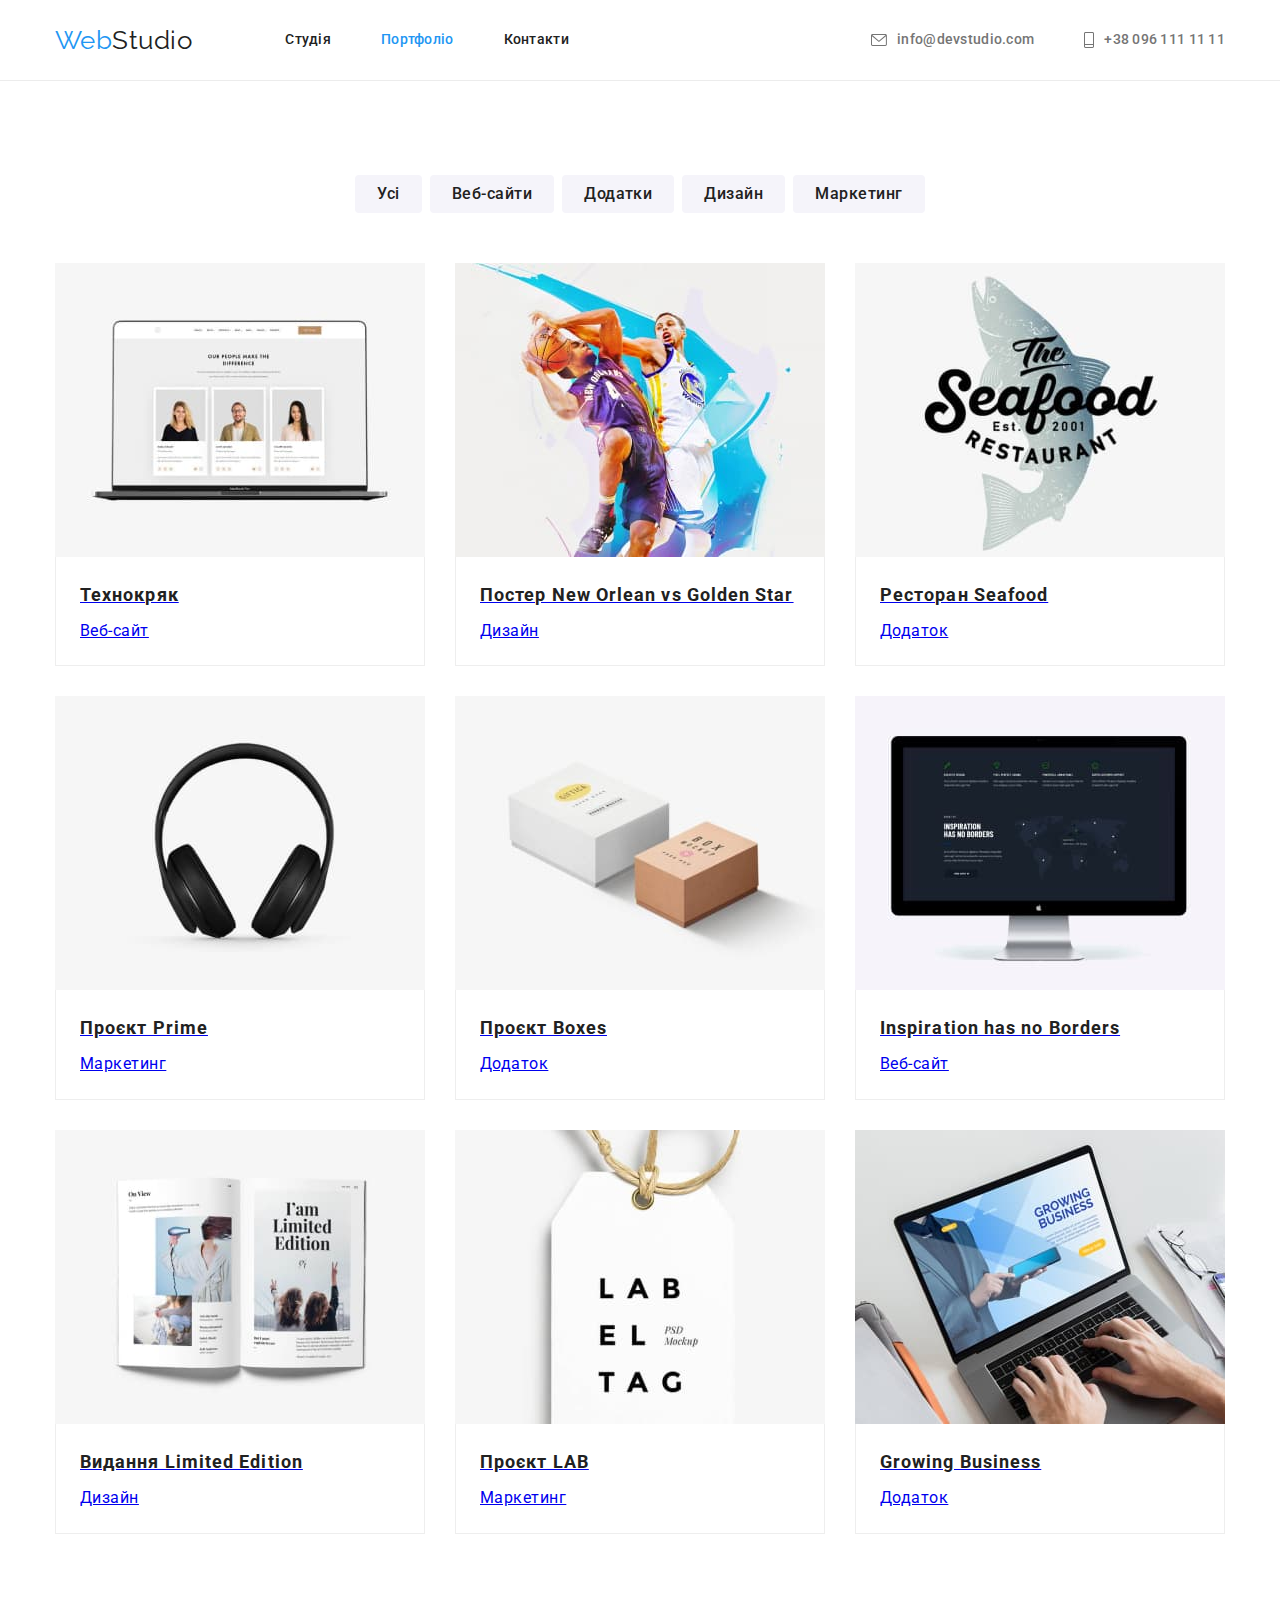
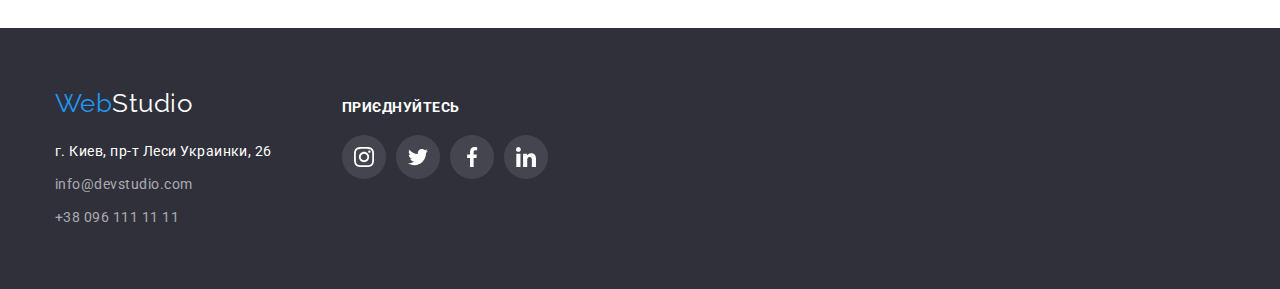
==== portfolio.html @ a1dc9edd "initial html css modul 5" ====
<!DOCTYPE html>
<html lang="uk">
  <head>
    <meta charset="UTF-8">
    <meta http-equiv="X-UA-Compatible" content="IE=edge">
    <meta name="viewport" content="width=device-width, initial-scale=1.0">
    <title>Портфоліо</title>
    <link
      href="https://fonts.googleapis.com/css2?family=Raleway:wght@700&family=Roboto:wght@400;500;700;900&display=swap"
      rel="stylesheet">
      <link rel="stylesheet" href="https://cdnjs.cloudflare.com/ajax/libs/modern-normalize/1.1.0/modern-normalize.min.css">
    <link rel="stylesheet" href="./css/styles.css">
  </head>

  <body>
    <!--Головна портфоліо-->

<header class="header">

  <div  class="container main-nav">

   <nav class="header-nav">
    
        <a href="./index.html" class="logo-link"><span class="logo">Web</span>Studio</a>

        <ul class="site-nav list">
          <li class="nav-item"><a class="link" href="./index.html">Студія</a></li>
          <li class="nav-item"><a class="link current" href="./portfolio.html">Портфоліо</a></li>
          <li class="nav-item"><a class="link" href="">Контакти</a></li>
        </ul>
      </nav>

       <ul class="header-contacts list">
          <li class="item">
            <a class="contact-list" href="mailto:info@devstudio.com"><svg class="contact-icon" width="16" height="12"><use href="./images/symbol-defs.svg#icon-envelope-hover-1" ></use></svg>
            info@devstudio.com</a>
          </li>
          <li class="item">
            <a class="contact-list" href="tel:+380961111111"><svg class="contact-icon" width="10" height="16"><use href="./images/symbol-defs.svg#icon-phone-1" ></use></svg>+38 096 111 11 11</a>
          </li>
        </ul>

  </div>
   
    </header>

    <!--Основний сайт портфоліо-->

    <main>

      <section class="section projects">

        <div class="container">

           <h1 class="visually-hidden">наші проекти</h1>

        <ul class="button-list list">
          <li class="button"><button type="button" class="filter-button">Усі</button></li>
          <li class="button"><button type="button" class="filter-button">Веб-сайти</button></li>
          <li class="button"><button type="button" class="filter-button">Додатки</button></li>
          <li class="button"><button type="button" class="filter-button">Дизайн</button></li>
          <li class="button"><button type="button" class="filter-button">Маркетинг</button></li>
        </ul>

        <ul class="project-list list">
          <li class="project-item">
            <a class="project-shadow" href="#">
               <img class="project-img" src="./images/technokryak.jpg" alt="Технокряк" width="370">
            <div class="border-titel">
              <h2 class="project-titel">Технокряк</h2>
            <p class="project">Веб-сайт</p>
            </div>
            </a>
           
            
          </li>

          <li class="project-item">
            <a class="project-shadow" href="#">
            <img class="project-img" src="./images/neworlean.jpg" alt="Постер New Orlean vs Golden Star" width="370">
            <div class="border-titel">
             <h2 class="project-titel">Постер New Orlean vs Golden Star</h2>
             <p class="project">Дизайн</p>
            </div>
            </a>
            
            
          </li>

          <li class="project-item">
            <a class="project-shadow" href="#">
            <img class="project-img" src="./images/seafood.jpg" alt="Ресторан Seafood" width="370">
            <div class="border-titel">
            <h2 class="project-titel">Ресторан Seafood</h2>
            <p class="project">Додаток</p>
            </div>
            </a>
            
           
          </li>

          <li class="project-item">
            <a class="project-shadow" href="#">
              <img class="project-img" src="./images/prime.jpg" alt="Проєкт Prime" width="370">
            <div class="border-titel">
              <h2 class="project-titel">Проєкт Prime</h2>
             <p class="project">Маркетинг</p>
            </div>
            </a>
            
            
          </li>

          <li class="project-item">
            <a class="project-shadow" href="#">
            <img class="project-img" src="./images/boxesproject.jpg" alt="Проєкт Boxes" width="370">
            <div class="border-titel">
            <h2 class="project-titel">Проєкт Boxes</h2>
            <p class="project">Додаток</p>
            </div>
            </a>
            
            
          </li>

          <li class="project-item">
            <a class="project-shadow" href="#">
            <img class="project-img" src="./images/inspiration.jpg" alt="Inspiration has no Borders" width="370">
            <div class="border-titel">
            <h2 class="project-titel">Inspiration has no Borders</h2>
            <p class="project">Веб-сайт</p>
            </div>
            </a>
          
            
          </li>

          <li class="project-item">
            <a class="project-shadow" href="#">
            <img class="project-img" src="./images/limitededition.jpg" alt="Видання Limited Edition" width="370">
            <div class="border-titel">
                <h2 class="project-titel">Видання Limited Edition</h2>
                <p class="project">Дизайн</p>
            </div>
            </a>
           
          
          </li>

          <li class="project-item">
            <a class="project-shadow" href="#">
             <img class="project-img" src="./images/lab.jpg" alt="Проєкт LAB" width="370">
            <div class="border-titel">
              <h2 class="project-titel">Проєкт LAB</h2>
              <p class="project">Маркетинг</p>
            </div>
            </a>
          </li>

          <li class="project-item">
            <a class="project-shadow" href="#">
            <img class="project-img" src="./images/growingbusiness.jpg" alt="Growing Business" width="370">
            <div class="border-titel">
            <h2 class="project-titel">Growing Business</h2>
            <p class="project">Додаток</p>
            </div>
            </a>
            
            
          </li>

        </ul>

        </div>
       
      </section>

    </main>

    <!--Футер-->

    <footer class="section footer-nav">
      <div class="container footer-flex">

        <div class="address">

         <a href="./index.html" class="footer-logo"><span class="logo">Web</span>Studio</a>

        <address class="card-address">
          <ul class="footer list">
            <li class="footer-list">
              <a
                class="footer-address"
                href="https://goo.gl/maps/CPtrU1FHBa2aNyZL9"
                target="_blank"
                rel="noopener noreferrer nofollow"
                >г. Киев, пр-т Леси Украинки, 26</a
              >
            </li>

            <li class="footer-list">
              <a class="footer-contact" href="mailto:info@devstudio.com">info@devstudio.com</a>
            </li>

            <li class="footer-list">
              <a class="footer-contact" href="tel:+380961111111">+38 096 111 11 11</a>
            </li>
          </ul>
        </address>
        </div>
        

        <div class="join">

          <p class="join-titel">приєднуйтесь</p>

          <ul class="join-list list">
            <li class="join-item"><a class="join-link" href="#"><svg class="join-icon" width="20" height="20"><use href="./images/symbol-defs.svg#icon-instagram-2-2" ></use></svg></a></li>
            <li class="join-item"><a class="join-link" href="#"><svg class="join-icon" width="20" height="20"><use href="./images/symbol-defs.svg#icon-twitter-1-1" ></use></svg></a></li>
            <li class="join-item"><a class="join-link" href="#"><svg class="join-icon" width="20" height="20"><use href="./images/symbol-defs.svg#icon-facebook-1-1" ></use></svg></a></li>
            <li class="join-item"><a class="join-link" href="#"><svg class="join-icon" width="20" height="20"><use href="./images/symbol-defs.svg#icon-linkedin-1-1" ></use></svg></a></li>
          </ul>

        </div>

      </div>
    </footer>
  </body>
</html>
---- css/styles.css ----
:root {
  --primary-text-color: #757575;
  --titel-text-color: #212121;
  --accent-color: #2196f3;
  --main-site-color: #ffffff;
  --primary-site-background: #f5f5f5;
  --secondary-site-backgroud: #2f303a;
  --team-section-backgroung: #f5f4fa;
  --main-button-color: #188ce8;
}

html {
  box-sizing: border-box;
}

*,
*::before,
*::after {
  box-sizing: inherit;
  margin: 0;
  padding: 0;
}

img {
  display: block;
}

/* reset */
h1,
h2,
h3,
h4,
h5,
h6,
p {
  margin-top: 0;
  margin-bottom: 0;
}

/*головний колір сторінки  */

body {
  color: var(--primary-text-color);
  font-family: Roboto, sans-serif;
  letter-spacing: 0.03em;
  background-color: var(--main-site-color);
}

/*логотип*/
.container {
  width: 1200px;
  padding-left: 15px;
  padding-right: 15px;
  margin-right: auto;
  margin-left: auto;
}

.header-nav {
  display: flex;
  align-items: center;
  /* outline: solid tomato; */
}

.header {
  border-bottom: 1px solid #ececec;
}

.main-nav {
  display: flex;
  align-items: center;
}

.logo-link {
  color: var(--titel-text-color);
  text-decoration: none;
  font-family: Raleway, sans-serif;
  font-size: 26px;
  line-height: 1.19;
}

.logo {
  color: var(--accent-color);
}

/* навігація сайту */

.site-nav {
  display: flex;
  margin-left: 93px;
}

.site-nav .nav-item {
  align-items: center;
}

.site-nav .nav-item:not(:last-child) {
  margin-right: 50px;
}

.site-nav .link {
  display: block;
  color: var(--titel-text-color);
  text-decoration: none;
  font-weight: 500;
  font-size: 14px;
  line-height: 1.14;
  letter-spacing: 0.02em;
  padding-top: 32px;
  padding-bottom: 32px;
}

.site-nav .link:hover,
.link:focus {
  color: var(--accent-color);
}

.site-nav .link.current {
  color: var(--accent-color);
}

.list {
  list-style: none;
  padding: 0;
}

/* навігація контактів */

.header-contacts .contact-list {
  display: flex;
  color: var(--primary-text-color);
  text-decoration: none;
  font-weight: 500;
  font-size: 14px;
  line-height: 1.14;
  letter-spacing: 0.02em;
  padding-top: 32px;
  padding-bottom: 32px;
  /* outline: solid tomato; */
}

.header-contacts {
  display: flex;
  margin-left: auto;
  /* outline: solid tomato; */
}

.header-contacts .item + .item {
  margin-left: 50px;
}

.header-contacts .contact-list:hover,
.contact-list:focus {
  color: var(--accent-color);
}

.contact-list {
  display: flex;
  align-items: center;
}

.contact-icon {
  margin-right: 10px;
  margin-bottom: 0;
  padding: 0;
  fill: currentColor;
}

/* основний зміст студія*/

.section {
  padding-top: 94px;
  padding-bottom: 94px;
}

.hero {
  background-color: var(--secondary-site-backgroud);
  padding-top: 200px;
  padding-bottom: 200px;
}

.overlay-hero {
  max-width: 1600px;
  height: 600px;
  margin-left: auto;
  margin-right: auto;
  background-image: linear-gradient(to right, rgba(47, 48, 58, 0.4), rgba(47, 48, 58, 0.4)),
    url(../images/hero.jpg);
  background-repeat: no-repeat;
  background-position: center;
  background-size: cover;
}

.main-header {
  padding: 0;
  margin: 0;
  margin-bottom: 30px;
  color: var(--main-site-color);
  font-weight: 900;
  text-transform: uppercase;
  font-size: 44px;
  line-height: 1.4;
  letter-spacing: 0.06em;
  max-width: 696px;
  text-align: center;
  margin: 0 auto 30px;
}

.main-button {
  color: var(--main-site-color);
  background-color: var(--accent-color);
  cursor: pointer;
  font-family: inherit;
  font-weight: 700;
  font-size: 16px;
  line-height: 1.8;
  text-align: center;
  letter-spacing: 0.06em;
  border-radius: 4px;
  display: block;
  margin: 0 auto;
  padding: 10px 32px;
  min-width: 216px;
  border: 0;
}

.main-button:hover,
.main-button:focus {
  background-color: var(--main-button-color);
}

.visually-hidden {
  position: absolute;
  white-space: nowrap;
  width: 1px;
  height: 1px;
  overflow: hidden;
  border: 0;
  padding: 0;
  clip: rect(0 0 0 0);
  clip-path: inset(50%);
  margin: -1px;
}

/* section titel-box */

.feature {
  display: flex;
}

.feature .titel-item {
  margin-right: 30px;
  width: 270px;
}

.feature .titel-item:last-child {
  margin-right: 0;
}

.titel {
  color: var(--titel-text-color);
  text-transform: uppercase;
  font-size: 14px;
  line-height: calc(16 / 14);
  margin-bottom: 10px;
}

.titel-text {
  font-size: 14px;
  line-height: 1.7;
}
.titel-icon {
  display: flex;
  align-items: center;
  justify-content: center;
  width: 270px;
  height: 120px;
  margin-bottom: 30px;
  background-color: #f5f4fa;
  /* padding: 25px 100px; */
  border-radius: 4px;
}

/* Section occupation */

.occupation {
  padding-top: 0px;
  padding-bottom: 94px;
}
.occupation-img {
  display: flex;
}

.occupation-img .img-item {
  margin-right: 30px;
}

.occupation-img .img-item:last-child {
  margin-right: 0px;
}

.occupation-titel {
  color: var(--titel-text-color);
  font-size: 36px;
  line-height: 1.4;
  text-align: center;
  margin-bottom: 50px;
  /* outline: solid tomato; */
}

/* Section team */

.team {
  background-color: var(--team-section-backgroung);
}

.team-list {
  /* outline: solid tomato; */
  display: flex;
}

.team-list .team-img {
  margin-right: 30px;
}
.team-list .team-img:last-child {
  margin-right: 0;
}

.team-img {
  background-color: var(--main-site-color);
  box-shadow: 0px 1px 3px rgba(0, 0, 0, 0.12), 0px 1px 1px rgba(0, 0, 0, 0.14),
    0px 2px 1px rgba(0, 0, 0, 0.2);
  border-radius: 0px 0px 4px 4px;
  /* outline: solid tomato; */
}

.picture {
  margin-bottom: 30px;
  /* outline: solid tomato; */
}
.team-titel {
  color: var(--titel-text-color);
  font-size: 36px;
  line-height: 1.4;
  text-align: center;
  margin-bottom: 50px;
}

.team-name {
  color: var(--titel-text-color);
  font-size: 16px;
  line-height: 1.8;
  text-align: center;
  margin-bottom: 10px;
  /* outline: solid tomato; */
}

.team-position {
  font-size: 16px;
  line-height: 1.8;
  text-align: center;
  margin-bottom: 16px;
  /* outline: solid tomato; */
}

.social-list {
  display: flex;
  justify-content: center;
  align-items: center;
  gap: 22px;
  margin-bottom: 30px;
}

.social-link {
  width: 44px;
  height: 44px;
  display: flex;
  justify-content: center;
  align-items: center;
  border-radius: 50%;
  color: #afb1b8;
}

.social-link:hover,
.social-link:focus {
  color: #ffffff;
  background-color: #2196f3;
}

.social-icon {
  fill: currentColor;
}

/* Client_Logo */

.client-header {
  color: var(--titel-text-color);
  font-size: 36px;
  line-height: calc(42 / 36);
  text-align: center;
  margin-bottom: 50px;
}

.client-list {
  display: flex;
  align-items: center;
  justify-content: center;
  gap: 30px;
  /* outline: solid tomato; */
}

.client-link {
  display: flex;
  justify-content: center;
  align-items: center;
  width: 170px;
  height: 92px;
  border: 1px solid #afb1b8;
  border-radius: 4px;
  color: #afb1b8;
}

.client-link:hover,
.client-link:focus {
  border-color: #2196f3;
  color: #2196f3;
}

.client-icon {
  fill: currentColor;
}

/* Портфоліо */

.filter-button {
  font-family: inherit;
  font-weight: 500;
  font-size: 16px;
  line-height: 1.6;
  text-align: center;
  letter-spacing: inherit;
  color: var(--titel-text-color);
  background-color: var(--team-section-backgroung);
  cursor: pointer;
  border-radius: 4px;
  padding: 6px 22px;
  border: none;
}

.button-list {
  display: flex;
  flex-direction: row;
  justify-content: center;
  gap: 8px;
  margin-bottom: 50px;
}

.filter-button:hover,
.filter-button:focus {
  color: var(--main-site-color);
  background-color: var(--accent-color);
}

.project-list {
  display: flex;
  flex-wrap: wrap;
  gap: 30px;
}

.project-list .project-item {
  flex-basis: calc((100% - 30px * 2) / 3);
}

/* .project-item:hover,
.project-item:focus {
  box-shadow: 0px 1px 1px rgba(0, 0, 0, 0.12), 0px 4px 4px rgba(0, 0, 0, 0.06),
    1px 4px 6px rgba(0, 0, 0, 0.16);
} */

.project-shadow:hover,
.project-shadow:focus {
  display: block;
  box-shadow: 0px 1px 1px rgba(0, 0, 0, 0.12), 0px 4px 4px rgba(0, 0, 0, 0.06),
    1px 4px 6px rgba(0, 0, 0, 0.16);
}

.project-img {
  display: block;
}

.border-titel {
  border: 1px solid #eeeeee;
  border-top: none;
  padding: 20px 24px;
}

.project-titel {
  color: var(--titel-text-color);
  font-size: 18px;
  line-height: 2;
  letter-spacing: 0.06em;
  margin-bottom: 4px;
}

.project {
  font-size: 16px;
  line-height: 1.8;
}

/*Футер*/

.footer-nav {
  background-color: var(--secondary-site-backgroud);
  padding-top: 60px;
  padding-bottom: 60px;
  /* outline: solid tomato; */
}

.footer-flex {
  display: flex;
  align-items: baseline;
  /* outline: solid tomato; */
}

.address {
  margin-right: 70px;
  /* outline: solid tomato; */
}

.footer-logo {
  color: var(--main-site-color);
  font-family: Raleway, sans-serif;
  text-decoration: none;
  font-size: 26px;
  line-height: 1.2;
  display: block;
  margin-bottom: 20px;
}

.card-address {
  font-style: normal;
}

.footer-list {
  margin-bottom: 9px;
}

.footer .footer-list:last-child {
  margin: 0px;
}

.footer .footer-address {
  color: var(--main-site-color);
  text-decoration: none;
  font-size: 14px;
  line-height: calc(24 / 14);
}

.footer .footer-contact {
  color: rgba(255, 255, 255, 0.6);
  text-decoration: none;
  font-size: 14px;
  line-height: calc(24 / 14);
}

.join-titel {
  color: #ffffff;
  font-size: 14px;
  font-weight: 700;
  line-height: calc(16 / 14);
  text-transform: uppercase;
  margin-bottom: 20px;
}

.join-list {
  display: flex;
  justify-content: center;
  gap: 10px;
}

.join-link {
  width: 44px;
  height: 44px;
  display: flex;
  justify-content: center;
  align-items: center;
  border-radius: 50%;
  color: #ffffff;
  background-color: rgba(255, 255, 255, 0.1);
}

.join-icon {
  fill: currentColor;
}

.join-link:hover,
.join-link:focus {
  background-color: #2196f3;
}
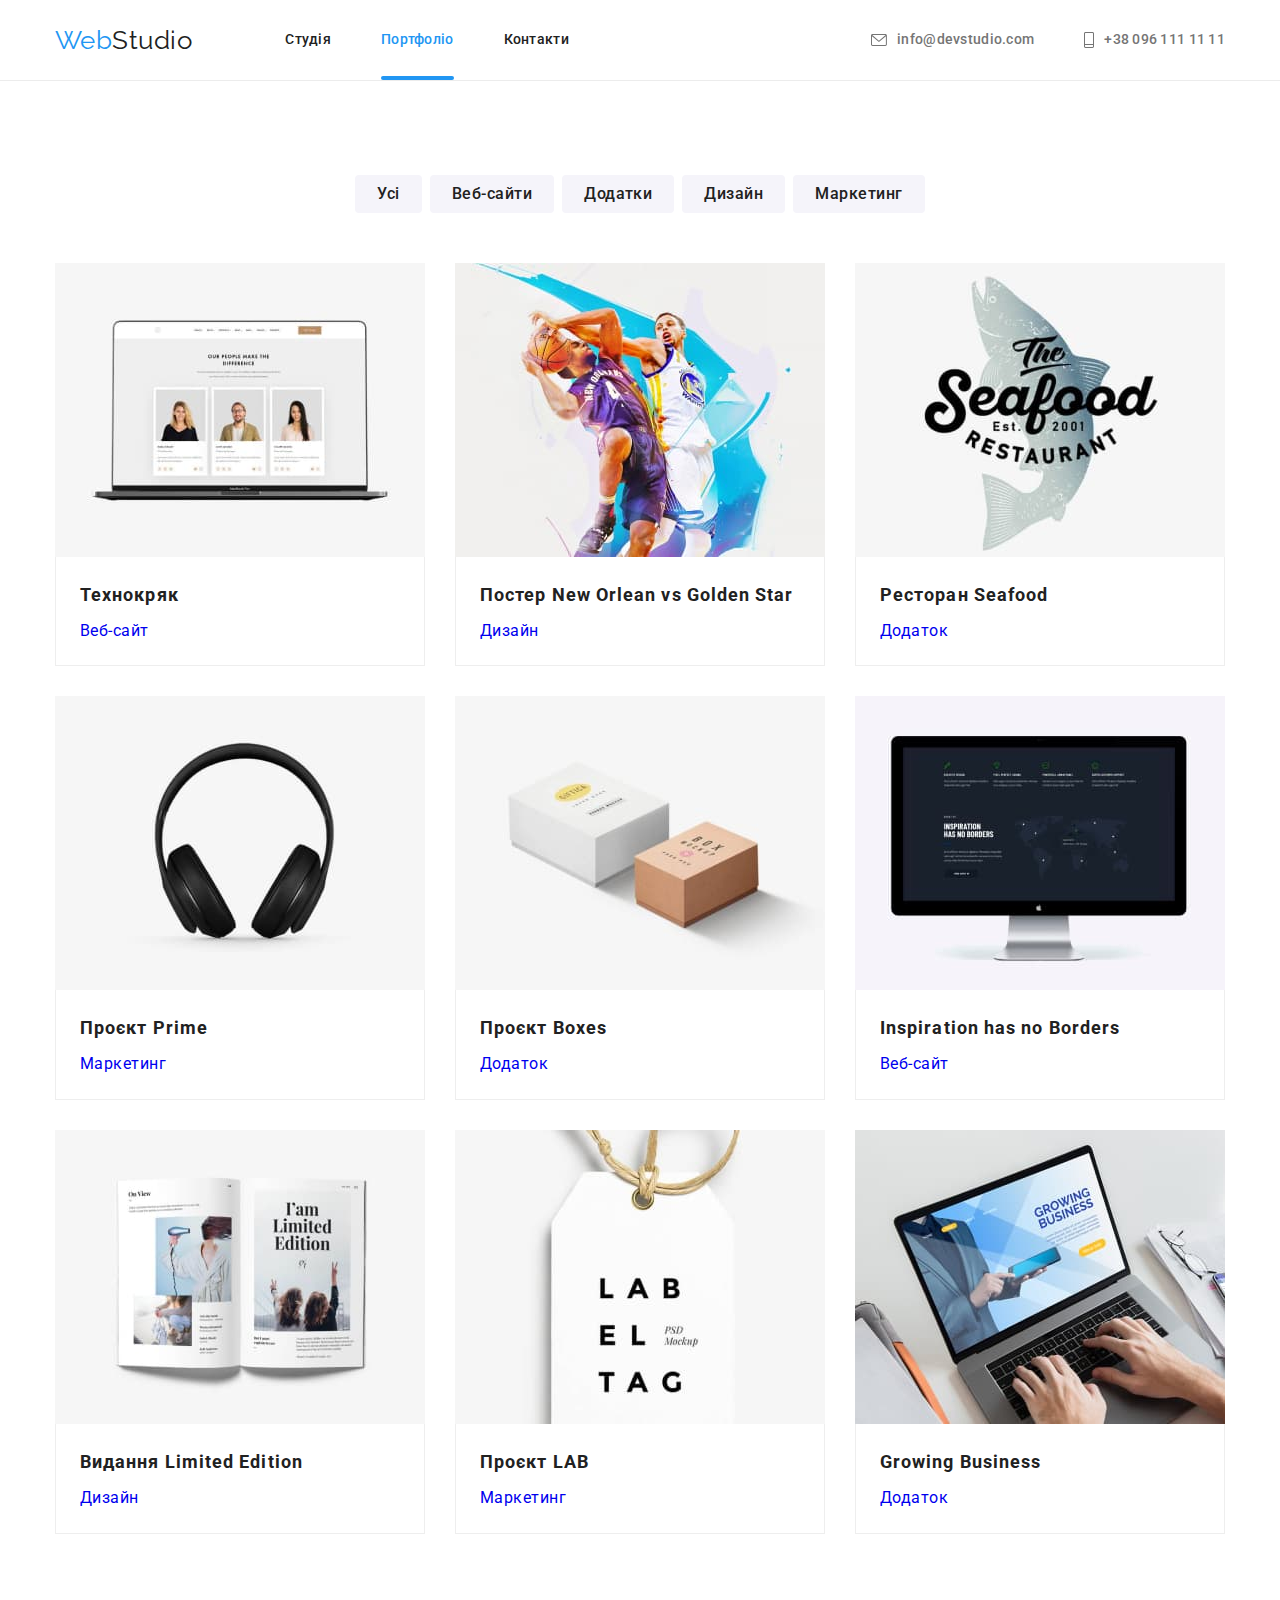
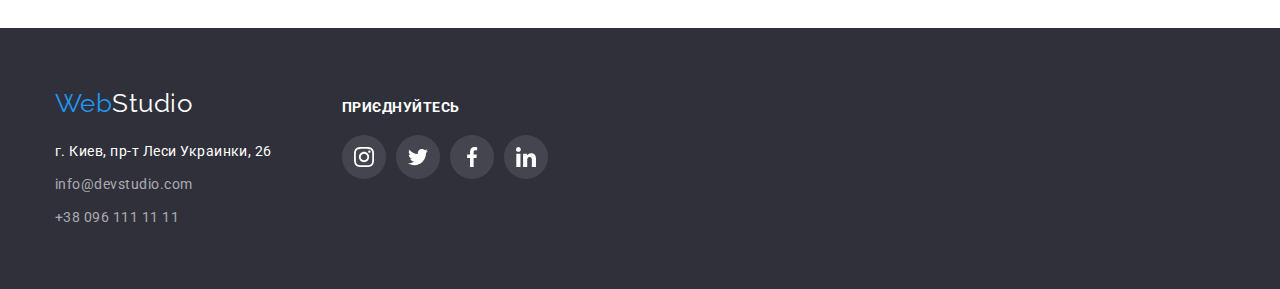
==== commit ea02a1e8: "finished hw 05" ====
--- a/portfolio.html
+++ b/portfolio.html
@@ -1,228 +1,356 @@
 <!DOCTYPE html>
 <html lang="uk">
   <head>
-    <meta charset="UTF-8">
-    <meta http-equiv="X-UA-Compatible" content="IE=edge">
-    <meta name="viewport" content="width=device-width, initial-scale=1.0">
+    <meta charset="UTF-8" />
+    <meta http-equiv="X-UA-Compatible" content="IE=edge" />
+    <meta name="viewport" content="width=device-width, initial-scale=1.0" />
     <title>Портфоліо</title>
     <link
       href="https://fonts.googleapis.com/css2?family=Raleway:wght@700&family=Roboto:wght@400;500;700;900&display=swap"
-      rel="stylesheet">
-      <link rel="stylesheet" href="https://cdnjs.cloudflare.com/ajax/libs/modern-normalize/1.1.0/modern-normalize.min.css">
-    <link rel="stylesheet" href="./css/styles.css">
+      rel="stylesheet"
+    />
+    <link
+      rel="stylesheet"
+      href="https://cdnjs.cloudflare.com/ajax/libs/modern-normalize/1.1.0/modern-normalize.min.css"
+    />
+    <link rel="stylesheet" href="./css/styles.css" />
   </head>
 
   <body>
     <!--Головна портфоліо-->
 
-<header class="header">
-
-  <div  class="container main-nav">
-
-   <nav class="header-nav">
-    
-        <a href="./index.html" class="logo-link"><span class="logo">Web</span>Studio</a>
-
-        <ul class="site-nav list">
-          <li class="nav-item"><a class="link" href="./index.html">Студія</a></li>
-          <li class="nav-item"><a class="link current" href="./portfolio.html">Портфоліо</a></li>
-          <li class="nav-item"><a class="link" href="">Контакти</a></li>
-        </ul>
-      </nav>
-
-       <ul class="header-contacts list">
+    <header class="header">
+      <div class="container main-nav">
+        <nav class="header-nav">
+          <a href="./index.html" class="logo-link"><span class="logo">Web</span>Studio</a>
+
+          <ul class="site-nav list">
+            <li class="nav-item"><a class="link" href="./index.html">Студія</a></li>
+            <li class="nav-item"><a class="link current" href="./portfolio.html">Портфоліо</a></li>
+            <li class="nav-item"><a class="link" href="">Контакти</a></li>
+          </ul>
+        </nav>
+
+        <ul class="header-contacts list">
           <li class="item">
-            <a class="contact-list" href="mailto:info@devstudio.com"><svg class="contact-icon" width="16" height="12"><use href="./images/symbol-defs.svg#icon-envelope-hover-1" ></use></svg>
-            info@devstudio.com</a>
+            <a class="contact-list" href="mailto:info@devstudio.com"
+              ><svg class="contact-icon" width="16" height="12">
+                <use href="./images/symbol-defs.svg#icon-envelope-hover-1"></use>
+              </svg>
+              info@devstudio.com</a
+            >
           </li>
           <li class="item">
-            <a class="contact-list" href="tel:+380961111111"><svg class="contact-icon" width="10" height="16"><use href="./images/symbol-defs.svg#icon-phone-1" ></use></svg>+38 096 111 11 11</a>
+            <a class="contact-list" href="tel:+380961111111"
+              ><svg class="contact-icon" width="10" height="16">
+                <use href="./images/symbol-defs.svg#icon-phone-1"></use></svg
+              >+38 096 111 11 11</a
+            >
           </li>
         </ul>
-
-  </div>
-   
+      </div>
     </header>
 
     <!--Основний сайт портфоліо-->
 
     <main>
-
       <section class="section projects">
-
         <div class="container">
-
-           <h1 class="visually-hidden">наші проекти</h1>
-
-        <ul class="button-list list">
-          <li class="button"><button type="button" class="filter-button">Усі</button></li>
-          <li class="button"><button type="button" class="filter-button">Веб-сайти</button></li>
-          <li class="button"><button type="button" class="filter-button">Додатки</button></li>
-          <li class="button"><button type="button" class="filter-button">Дизайн</button></li>
-          <li class="button"><button type="button" class="filter-button">Маркетинг</button></li>
-        </ul>
-
-        <ul class="project-list list">
-          <li class="project-item">
-            <a class="project-shadow" href="#">
-               <img class="project-img" src="./images/technokryak.jpg" alt="Технокряк" width="370">
-            <div class="border-titel">
-              <h2 class="project-titel">Технокряк</h2>
-            <p class="project">Веб-сайт</p>
-            </div>
-            </a>
-           
-            
-          </li>
-
-          <li class="project-item">
-            <a class="project-shadow" href="#">
-            <img class="project-img" src="./images/neworlean.jpg" alt="Постер New Orlean vs Golden Star" width="370">
-            <div class="border-titel">
-             <h2 class="project-titel">Постер New Orlean vs Golden Star</h2>
-             <p class="project">Дизайн</p>
-            </div>
-            </a>
-            
-            
-          </li>
-
-          <li class="project-item">
-            <a class="project-shadow" href="#">
-            <img class="project-img" src="./images/seafood.jpg" alt="Ресторан Seafood" width="370">
-            <div class="border-titel">
-            <h2 class="project-titel">Ресторан Seafood</h2>
-            <p class="project">Додаток</p>
-            </div>
-            </a>
-            
-           
-          </li>
-
-          <li class="project-item">
-            <a class="project-shadow" href="#">
-              <img class="project-img" src="./images/prime.jpg" alt="Проєкт Prime" width="370">
-            <div class="border-titel">
-              <h2 class="project-titel">Проєкт Prime</h2>
-             <p class="project">Маркетинг</p>
-            </div>
-            </a>
-            
-            
-          </li>
-
-          <li class="project-item">
-            <a class="project-shadow" href="#">
-            <img class="project-img" src="./images/boxesproject.jpg" alt="Проєкт Boxes" width="370">
-            <div class="border-titel">
-            <h2 class="project-titel">Проєкт Boxes</h2>
-            <p class="project">Додаток</p>
-            </div>
-            </a>
-            
-            
-          </li>
-
-          <li class="project-item">
-            <a class="project-shadow" href="#">
-            <img class="project-img" src="./images/inspiration.jpg" alt="Inspiration has no Borders" width="370">
-            <div class="border-titel">
-            <h2 class="project-titel">Inspiration has no Borders</h2>
-            <p class="project">Веб-сайт</p>
-            </div>
-            </a>
-          
-            
-          </li>
-
-          <li class="project-item">
-            <a class="project-shadow" href="#">
-            <img class="project-img" src="./images/limitededition.jpg" alt="Видання Limited Edition" width="370">
-            <div class="border-titel">
-                <h2 class="project-titel">Видання Limited Edition</h2>
-                <p class="project">Дизайн</p>
-            </div>
-            </a>
-           
-          
-          </li>
-
-          <li class="project-item">
-            <a class="project-shadow" href="#">
-             <img class="project-img" src="./images/lab.jpg" alt="Проєкт LAB" width="370">
-            <div class="border-titel">
-              <h2 class="project-titel">Проєкт LAB</h2>
-              <p class="project">Маркетинг</p>
-            </div>
-            </a>
-          </li>
-
-          <li class="project-item">
-            <a class="project-shadow" href="#">
-            <img class="project-img" src="./images/growingbusiness.jpg" alt="Growing Business" width="370">
-            <div class="border-titel">
-            <h2 class="project-titel">Growing Business</h2>
-            <p class="project">Додаток</p>
-            </div>
-            </a>
-            
-            
-          </li>
-
-        </ul>
-
+          <h1 class="visually-hidden">наші проекти</h1>
+
+          <ul class="button-list list">
+            <li class="button"><button type="button" class="filter-button">Усі</button></li>
+            <li class="button"><button type="button" class="filter-button">Веб-сайти</button></li>
+            <li class="button"><button type="button" class="filter-button">Додатки</button></li>
+            <li class="button"><button type="button" class="filter-button">Дизайн</button></li>
+            <li class="button"><button type="button" class="filter-button">Маркетинг</button></li>
+          </ul>
+
+          <ul class="project-list list">
+            <li class="project-item">
+              <a class="project-shadow" href="#">
+                <div class="project-thumb">
+                  <img
+                    class="project-img"
+                    src="./images/technokryak.jpg"
+                    alt="Технокряк"
+                    width="370"
+                  />
+                  <div class="overlay">
+                    <p class="overlay-text">
+                      Ресурс пропонує комплексні пропозиції з різним рівнем функціоналу та сервісів.
+                      Все це дозволить відвідувачу отримати вичерпні відомості про компанію чи
+                      приватну особу.
+                    </p>
+                  </div>
+                </div>
+                <div class="border-titel">
+                  <h2 class="project-titel">Технокряк</h2>
+                  <p class="project">Веб-сайт</p>
+                </div>
+              </a>
+            </li>
+
+            <li class="project-item">
+              <a class="project-shadow" href="#">
+                <div class="project-thumb">
+                  <img
+                    class="project-img"
+                    src="./images/neworlean.jpg"
+                    alt="Постер New Orlean vs Golden Star"
+                    width="370"
+                  />
+                  <div class="overlay">
+                    <p class="overlay-text">
+                      Ресурс пропонує комплексні пропозиції з різним рівнем функціоналу та сервісів.
+                      Все це дозволить відвідувачу отримати вичерпні відомості про компанію чи
+                      приватну особу.
+                    </p>
+                  </div>
+                </div>
+
+                <div class="border-titel">
+                  <h2 class="project-titel">Постер New Orlean vs Golden Star</h2>
+                  <p class="project">Дизайн</p>
+                </div>
+              </a>
+            </li>
+
+            <li class="project-item">
+              <a class="project-shadow" href="#">
+                <div class="project-thumb">
+                  <img
+                    class="project-img"
+                    src="./images/seafood.jpg"
+                    alt="Ресторан Seafood"
+                    width="370"
+                  />
+                  <div class="overlay">
+                    <p class="overlay-text">
+                      Ресурс пропонує комплексні пропозиції з різним рівнем функціоналу та сервісів.
+                      Все це дозволить відвідувачу отримати вичерпні відомості про компанію чи
+                      приватну особу.
+                    </p>
+                  </div>
+                </div>
+
+                <div class="border-titel">
+                  <h2 class="project-titel">Ресторан Seafood</h2>
+                  <p class="project">Додаток</p>
+                </div>
+              </a>
+            </li>
+
+            <li class="project-item">
+              <a class="project-shadow" href="#">
+                <div class="project-thumb">
+                  <img
+                    class="project-img"
+                    src="./images/prime.jpg"
+                    alt="Проєкт Prime"
+                    width="370"
+                  />
+
+                  <div class="overlay">
+                    <p class="overlay-text">
+                      Ресурс пропонує комплексні пропозиції з різним рівнем функціоналу та сервісів.
+                      Все це дозволить відвідувачу отримати вичерпні відомості про компанію чи
+                      приватну особу.
+                    </p>
+                  </div>
+                </div>
+
+                <div class="border-titel">
+                  <h2 class="project-titel">Проєкт Prime</h2>
+                  <p class="project">Маркетинг</p>
+                </div>
+              </a>
+            </li>
+
+            <li class="project-item">
+              <a class="project-shadow" href="#">
+                <div class="project-thumb">
+                  <img
+                    class="project-img"
+                    src="./images/boxesproject.jpg"
+                    alt="Проєкт Boxes"
+                    width="370"
+                  />
+                  <div class="overlay">
+                    <p class="overlay-text">
+                      Ресурс пропонує комплексні пропозиції з різним рівнем функціоналу та сервісів.
+                      Все це дозволить відвідувачу отримати вичерпні відомості про компанію чи
+                      приватну особу.
+                    </p>
+                  </div>
+                </div>
+
+                <div class="border-titel">
+                  <h2 class="project-titel">Проєкт Boxes</h2>
+                  <p class="project">Додаток</p>
+                </div>
+              </a>
+            </li>
+
+            <li class="project-item">
+              <a class="project-shadow" href="#">
+                <div class="project-thumb">
+                  <img
+                    class="project-img"
+                    src="./images/inspiration.jpg"
+                    alt="Inspiration has no Borders"
+                    width="370"
+                  />
+                  <div class="overlay">
+                    <p class="overlay-text">
+                      Ресурс пропонує комплексні пропозиції з різним рівнем функціоналу та сервісів.
+                      Все це дозволить відвідувачу отримати вичерпні відомості про компанію чи
+                      приватну особу.
+                    </p>
+                  </div>
+                </div>
+
+                <div class="border-titel">
+                  <h2 class="project-titel">Inspiration has no Borders</h2>
+                  <p class="project">Веб-сайт</p>
+                </div>
+              </a>
+            </li>
+
+            <li class="project-item">
+              <a class="project-shadow" href="#">
+                <div class="project-thumb">
+                  <img
+                    class="project-img"
+                    src="./images/limitededition.jpg"
+                    alt="Видання Limited Edition"
+                    width="370"
+                  />
+                  <div class="overlay">
+                    <p class="overlay-text">
+                      Ресурс пропонує комплексні пропозиції з різним рівнем функціоналу та сервісів.
+                      Все це дозволить відвідувачу отримати вичерпні відомості про компанію чи
+                      приватну особу.
+                    </p>
+                  </div>
+                </div>
+
+                <div class="border-titel">
+                  <h2 class="project-titel">Видання Limited Edition</h2>
+                  <p class="project">Дизайн</p>
+                </div>
+              </a>
+            </li>
+
+            <li class="project-item">
+              <a class="project-shadow" href="#">
+                <div class="project-thumb">
+                  <img class="project-img" src="./images/lab.jpg" alt="Проєкт LAB" width="370" />
+                  <div class="overlay">
+                    <p class="overlay-text">
+                      Ресурс пропонує комплексні пропозиції з різним рівнем функціоналу та сервісів.
+                      Все це дозволить відвідувачу отримати вичерпні відомості про компанію чи
+                      приватну особу.
+                    </p>
+                  </div>
+                </div>
+
+                <div class="border-titel">
+                  <h2 class="project-titel">Проєкт LAB</h2>
+                  <p class="project">Маркетинг</p>
+                </div>
+              </a>
+            </li>
+
+            <li class="project-item">
+              <a class="project-shadow" href="#">
+                <div class="project-thumb">
+                  <img
+                    class="project-img"
+                    src="./images/growingbusiness.jpg"
+                    alt="Growing Business"
+                    width="370"
+                  />
+                  <div class="overlay">
+                    <p class="overlay-text">
+                      Ресурс пропонує комплексні пропозиції з різним рівнем функціоналу та сервісів.
+                      Все це дозволить відвідувачу отримати вичерпні відомості про компанію чи
+                      приватну особу.
+                    </p>
+                  </div>
+                </div>
+
+                <div class="border-titel">
+                  <h2 class="project-titel">Growing Business</h2>
+                  <p class="project">Додаток</p>
+                </div>
+              </a>
+            </li>
+          </ul>
         </div>
-       
       </section>
-
     </main>
 
     <!--Футер-->
 
     <footer class="section footer-nav">
       <div class="container footer-flex">
-
         <div class="address">
-
-         <a href="./index.html" class="footer-logo"><span class="logo">Web</span>Studio</a>
-
-        <address class="card-address">
-          <ul class="footer list">
-            <li class="footer-list">
-              <a
-                class="footer-address"
-                href="https://goo.gl/maps/CPtrU1FHBa2aNyZL9"
-                target="_blank"
-                rel="noopener noreferrer nofollow"
-                >г. Киев, пр-т Леси Украинки, 26</a
-              >
-            </li>
-
-            <li class="footer-list">
-              <a class="footer-contact" href="mailto:info@devstudio.com">info@devstudio.com</a>
-            </li>
-
-            <li class="footer-list">
-              <a class="footer-contact" href="tel:+380961111111">+38 096 111 11 11</a>
+          <a href="./index.html" class="footer-logo"><span class="logo">Web</span>Studio</a>
+
+          <address class="card-address">
+            <ul class="footer list">
+              <li class="footer-list">
+                <a
+                  class="footer-address"
+                  href="https://goo.gl/maps/CPtrU1FHBa2aNyZL9"
+                  target="_blank"
+                  rel="noopener noreferrer nofollow"
+                  >г. Киев, пр-т Леси Украинки, 26</a
+                >
+              </li>
+
+              <li class="footer-list">
+                <a class="footer-contact" href="mailto:info@devstudio.com">info@devstudio.com</a>
+              </li>
+
+              <li class="footer-list">
+                <a class="footer-contact" href="tel:+380961111111">+38 096 111 11 11</a>
+              </li>
+            </ul>
+          </address>
+        </div>
+
+        <div class="join">
+          <p class="join-titel">приєднуйтесь</p>
+
+          <ul class="join-list list">
+            <li class="join-item">
+              <a class="join-link" href="#"
+                ><svg class="join-icon" width="20" height="20">
+                  <use href="./images/symbol-defs.svg#icon-instagram-2-2"></use></svg
+              ></a>
+            </li>
+            <li class="join-item">
+              <a class="join-link" href="#"
+                ><svg class="join-icon" width="20" height="20">
+                  <use href="./images/symbol-defs.svg#icon-twitter-1-1"></use></svg
+              ></a>
+            </li>
+            <li class="join-item">
+              <a class="join-link" href="#"
+                ><svg class="join-icon" width="20" height="20">
+                  <use href="./images/symbol-defs.svg#icon-facebook-1-1"></use></svg
+              ></a>
+            </li>
+            <li class="join-item">
+              <a class="join-link" href="#"
+                ><svg class="join-icon" width="20" height="20">
+                  <use href="./images/symbol-defs.svg#icon-linkedin-1-1"></use></svg
+              ></a>
             </li>
           </ul>
-        </address>
         </div>
-        
-
-        <div class="join">
-
-          <p class="join-titel">приєднуйтесь</p>
-
-          <ul class="join-list list">
-            <li class="join-item"><a class="join-link" href="#"><svg class="join-icon" width="20" height="20"><use href="./images/symbol-defs.svg#icon-instagram-2-2" ></use></svg></a></li>
-            <li class="join-item"><a class="join-link" href="#"><svg class="join-icon" width="20" height="20"><use href="./images/symbol-defs.svg#icon-twitter-1-1" ></use></svg></a></li>
-            <li class="join-item"><a class="join-link" href="#"><svg class="join-icon" width="20" height="20"><use href="./images/symbol-defs.svg#icon-facebook-1-1" ></use></svg></a></li>
-            <li class="join-item"><a class="join-link" href="#"><svg class="join-icon" width="20" height="20"><use href="./images/symbol-defs.svg#icon-linkedin-1-1" ></use></svg></a></li>
-          </ul>
-
-        </div>
-
       </div>
     </footer>
   </body>
--- a/css/styles.css
+++ b/css/styles.css
@@ -68,6 +68,7 @@
 .main-nav {
   display: flex;
   align-items: center;
+  /* outline: solid tomato; */
 }
 
 .logo-link {
@@ -99,6 +100,7 @@
 
 .site-nav .link {
   display: block;
+  position: relative;
   color: var(--titel-text-color);
   text-decoration: none;
   font-weight: 500;
@@ -107,6 +109,11 @@
   letter-spacing: 0.02em;
   padding-top: 32px;
   padding-bottom: 32px;
+  /* outline: solid tomato; */
+
+  transition-property: color;
+  transition-duration: 250ms;
+  transition-timing-function: cubic-bezier(0.4, 0, 0.2, 1);
 }
 
 .site-nav .link:hover,
@@ -116,6 +123,18 @@
 
 .site-nav .link.current {
   color: var(--accent-color);
+}
+
+.site-nav .link.current::after {
+  content: '';
+  position: absolute;
+  bottom: 0;
+  left: 0;
+  display: block;
+  width: 100%;
+  height: 4px;
+  background: var(--accent-color);
+  border-radius: 2px;
 }
 
 .list {
@@ -136,6 +155,10 @@
   padding-top: 32px;
   padding-bottom: 32px;
   /* outline: solid tomato; */
+
+  transition-property: color;
+  transition-duration: 250ms;
+  transition-timing-function: cubic-bezier(0.4, 0, 0.2, 1);
 }
 
 .header-contacts {
@@ -221,6 +244,10 @@
   padding: 10px 32px;
   min-width: 216px;
   border: 0;
+
+  transition-property: background-color;
+  transition-duration: 250ms;
+  transition-timing-function: cubic-bezier(0.4, 0, 0.2, 1);
 }
 
 .main-button:hover,
@@ -286,8 +313,19 @@
   padding-top: 0px;
   padding-bottom: 94px;
 }
+
+.occupation-titel {
+  color: var(--titel-text-color);
+  font-size: 36px;
+  line-height: 1.4;
+  text-align: center;
+  margin-bottom: 50px;
+  /* outline: solid tomato; */
+}
+
 .occupation-img {
   display: flex;
+  /* outline: solid tomato; */
 }
 
 .occupation-img .img-item {
@@ -298,13 +336,28 @@
   margin-right: 0px;
 }
 
-.occupation-titel {
-  color: var(--titel-text-color);
-  font-size: 36px;
-  line-height: 1.4;
-  text-align: center;
-  margin-bottom: 50px;
-  /* outline: solid tomato; */
+.text-overlay {
+  font-weight: 700;
+  font-size: 14px;
+  line-height: calc(16 / 14);
+  text-align: center;
+  text-transform: uppercase;
+  color: var(--main-site-color);
+  padding-top: 27px;
+  padding-bottom: 27px;
+}
+
+.position .img-item {
+  position: relative;
+}
+
+.overlay-box {
+  position: absolute;
+  bottom: 0;
+  left: 0;
+  width: 100%;
+  height: 70px;
+  background-color: rgba(47, 48, 58, 0.8);
 }
 
 /* Section team */
@@ -378,6 +431,10 @@
   align-items: center;
   border-radius: 50%;
   color: #afb1b8;
+
+  transition-property: background-color, color;
+  transition-duration: 250ms;
+  transition-timing-function: cubic-bezier(0.4, 0, 0.2, 1);
 }
 
 .social-link:hover,
@@ -417,6 +474,10 @@
   border: 1px solid #afb1b8;
   border-radius: 4px;
   color: #afb1b8;
+
+  transition-property: color, border-color;
+  transition-duration: 250ms;
+  transition-timing-function: cubic-bezier(0.4, 0, 0.2, 1);
 }
 
 .client-link:hover,
@@ -444,6 +505,10 @@
   border-radius: 4px;
   padding: 6px 22px;
   border: none;
+
+  transition-property: background-color;
+  transition-duration: 250ms;
+  transition-timing-function: cubic-bezier(0.4, 0, 0.2, 1);
 }
 
 .button-list {
@@ -478,9 +543,17 @@
 
 .project-shadow:hover,
 .project-shadow:focus {
-  display: block;
   box-shadow: 0px 1px 1px rgba(0, 0, 0, 0.12), 0px 4px 4px rgba(0, 0, 0, 0.06),
     1px 4px 6px rgba(0, 0, 0, 0.16);
+}
+
+.project-shadow {
+  text-decoration: none;
+  display: block;
+
+  transition-property: box-shadow;
+  transition-duration: 250ms;
+  transition-timing-function: cubic-bezier(0.4, 0, 0.2, 1);
 }
 
 .project-img {
@@ -505,6 +578,40 @@
   font-size: 16px;
   line-height: 1.8;
 }
+
+.project-thumb {
+  position: relative;
+  overflow: hidden;
+
+}
+
+.overlay {
+position: absolute;
+top: 0;
+left: 0;
+
+transform: translateY(101%);
+width: 100%;
+height: 100%;
+display: flex;
+align-items: center;
+padding: 63px 24px;
+background-color: rgba(33, 150, 243, 0.9);
+transition: transform 250ms cubic-bezier(0.4, 0, 0.2, 1);
+
+}
+
+
+.project-item:hover .overlay {
+  transform: translateY(0);
+}
+
+.overlay-text {
+font-size: 18px;
+line-height: calc( 28 / 18);
+color: var(--main-site-color)
+}
+
 
 /*Футер*/
 
@@ -586,6 +693,10 @@
   border-radius: 50%;
   color: #ffffff;
   background-color: rgba(255, 255, 255, 0.1);
+
+  transition-property: background-color;
+  transition-duration: 250ms;
+  transition-timing-function: cubic-bezier(0.4, 0, 0.2, 1);
 }
 
 .join-icon {
@@ -596,3 +707,66 @@
 .join-link:focus {
   background-color: #2196f3;
 }
+
+/* Model Window */
+
+.backdrop {
+  position: fixed;
+  top: 0;
+  left: 0;
+  width: 100%;
+  height: 100%;
+  background: rgba(0, 0, 0, 0.2);
+  backdrop-filter: blur(2px);
+
+  transition: opacity 250ms cubic-bezier(0.4, 0, 0.2, 1), visibility 250ms cubic-bezier(0.4, 0, 0.2, 1);
+}
+
+.backdrop.is-hidden{
+opacity: 0;
+visibility: hidden;
+pointer-events: none;
+}
+
+.modal {
+  position: absolute;
+  top: 50%;
+  left: 50%;
+  transform: translate(-50%, -50%);
+
+  min-width: 528px;
+  min-height: 581px;
+  background: #ffffff;
+  box-shadow: 0px 1px 3px rgba(0, 0, 0, 0.12), 0px 1px 1px rgba(0, 0, 0, 0.14),
+    0px 2px 1px rgba(0, 0, 0, 0.2);
+  border-radius: 4px;
+
+  transition: transform 250ms cubic-bezier(0.4, 0, 0.2, 1) ;
+
+}
+
+.backdrop.is-hidden .modal {
+  /* transform: translate(-50%, -70%); */
+  transform: scale(1)
+ 
+}
+
+
+.close-btn {
+  position: absolute;
+  top: 8px;
+  right: 8px;
+
+  width: 30px;
+  height: 30px;
+  padding: 0;
+  background-color: transparent;
+
+  display: flex;
+  align-items: center;
+  justify-content: center;
+
+  border-radius: 50%;
+  border: 1px solid rgba(0, 0, 0, 0.1);
+  cursor: pointer;
+}
